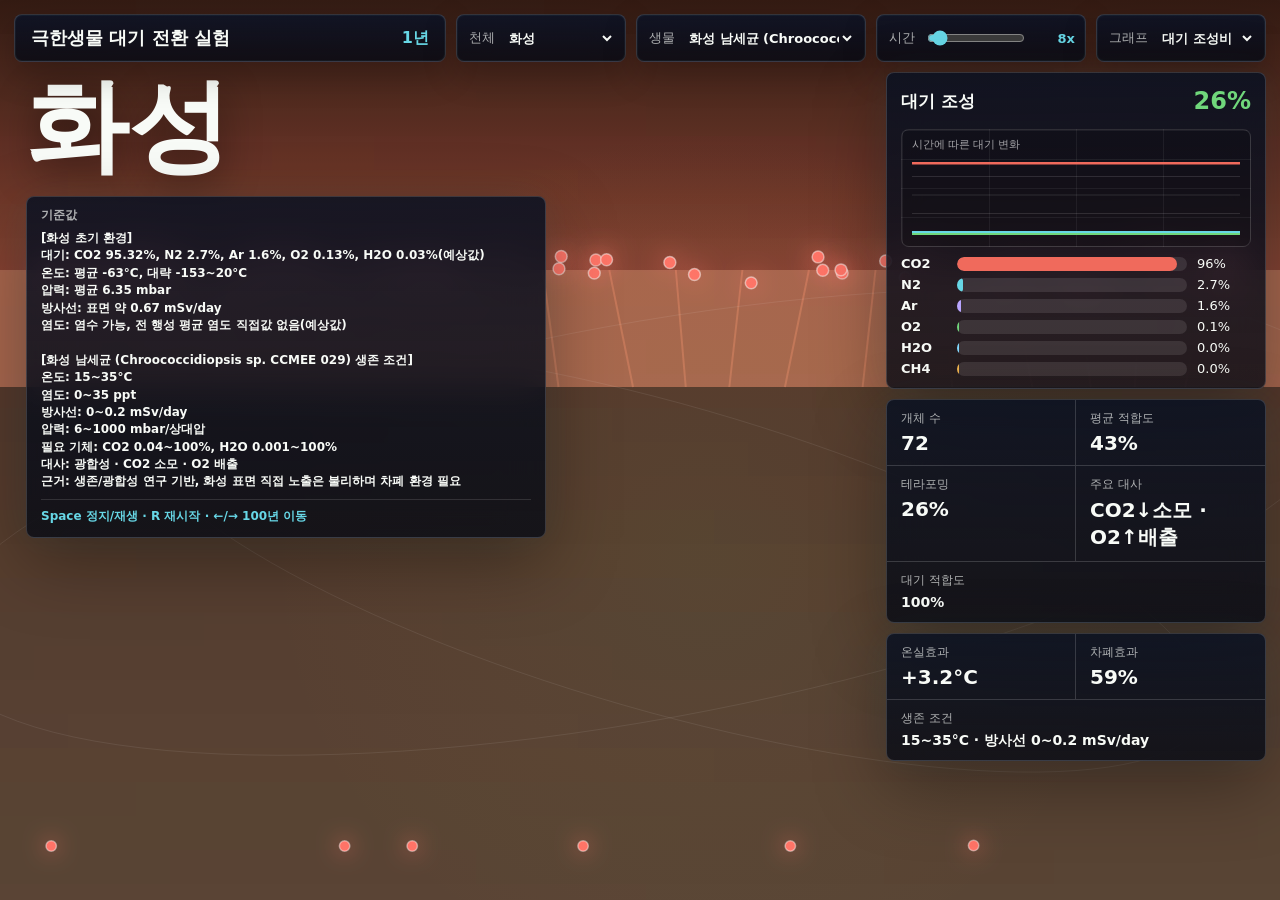
==== evolution.html @ e4105915 "Replace placeholder biology with sourced species model" ====
<!doctype html>
<html lang="ko">
  <head>
    <meta charset="UTF-8" />
    <meta name="viewport" content="width=device-width, initial-scale=1.0" />
    <title>극한생물 대기 전환 시뮬레이터</title>
    <link rel="stylesheet" href="styles.css?v=science-rebuild-11" />
  </head>
  <body>
    <main class="app">
      <header class="topbar">
        <div class="brand">
          <strong>극한생물 대기 전환 실험</strong>
          <span id="clock">0년</span>
        </div>
        <label class="select-control">
          천체
          <select id="worldSelect"></select>
        </label>
        <label class="select-control">
          생물
          <select id="organismSelect"></select>
        </label>
        <label class="speed-control">
          시간
          <input id="speedRange" type="range" min="0" max="120" value="8" />
          <strong id="speedLabel">8x</strong>
        </label>
        <label class="select-control">
          그래프
          <select id="graphSelect">
            <option value="gas">대기 조성비</option>
            <option value="temp">온도</option>
            <option value="rad">방사선</option>
          </select>
        </label>
      </header>

      <section class="stage" id="stage" aria-label="천체 환경 시뮬레이션">
        <canvas id="field"></canvas>
        <div class="world-name">
          <h1 id="worldName"></h1>
        </div>
        <section class="panel criteria-panel stage-criteria">
          <div class="criteria-title">기준값</div>
          <pre id="criteriaText"></pre>
          <div class="key-hint">Space 정지/재생 · R 재시작 · ←/→ 100년 이동</div>
        </section>
      </section>

      <aside class="hud">
        <section class="panel atmosphere">
          <div class="panel-title">
            <h2>대기 조성</h2>
            <strong id="habitability">0%</strong>
          </div>
          <canvas id="gasChart" aria-label="대기 조성 변화 그래프"></canvas>
          <div id="gasBars" class="gas-bars"></div>
        </section>
        <section class="panel stats">
          <div>
            <span>개체 수</span>
            <strong id="population">0</strong>
          </div>
          <div>
            <span>평균 적합도</span>
            <strong id="fitness">0%</strong>
          </div>
          <div>
            <span>테라포밍</span>
            <strong id="terraform">0%</strong>
          </div>
          <div>
            <span>주요 대사</span>
            <strong id="metabolism">-</strong>
          </div>
          <div>
            <span>대기 적합도</span>
            <strong id="gasFitness">0%</strong>
          </div>
        </section>
        <section class="panel env-readout">
          <div>
            <span>온실효과</span>
            <strong id="greenhouse">+0°C</strong>
          </div>
          <div>
            <span>차폐효과</span>
            <strong id="shielding">0%</strong>
          </div>
          <div>
            <span>생존 조건</span>
            <strong id="conditionRange">-</strong>
          </div>
        </section>
      </aside>
    </main>
    <script src="app.js?v=science-rebuild-11"></script>
  </body>
</html>
---- styles.css ----
:root {
  --bg: #020611;
  --panel: rgba(5, 10, 22, .76);
  --panel-strong: rgba(247, 250, 246, .92);
  --line: rgba(255, 255, 255, .16);
  --text: #f8fbf7;
  --muted: rgba(248, 251, 247, .68);
  --dark: #111712;
  --green: #70d77b;
  --cyan: #67d7e6;
  --amber: #f0b44d;
  --red: #f06a5c;
  font-family: "Segoe UI", "Malgun Gothic", system-ui, sans-serif;
}

* { box-sizing: border-box; }

body {
  margin: 0;
  min-height: 100vh;
  overflow: hidden;
  color: var(--text);
  background:
    radial-gradient(circle at 18% 14%, rgba(103, 215, 230, .16), transparent 24%),
    radial-gradient(circle at 80% 4%, rgba(112, 215, 123, .1), transparent 19%),
    linear-gradient(180deg, #020611 0%, #081222 48%, #020611 100%);
}

button, select {
  font: inherit;
}

.app {
  position: relative;
  min-height: 100vh;
  padding: 14px;
}

.app::before {
  content: "";
  position: fixed;
  inset: 0;
  pointer-events: none;
  background-image:
    radial-gradient(circle, rgba(255,255,255,.72) 0 1px, transparent 1.5px),
    radial-gradient(circle, rgba(103,215,230,.55) 0 1px, transparent 1.5px);
  background-size: 120px 120px, 190px 190px;
  background-position: 12px 18px, 80px 64px;
  opacity: .24;
  z-index: 1;
}

.topbar {
  position: relative;
  z-index: 5;
  display: grid;
  grid-template-columns: 1fr 170px 230px 210px 170px;
  gap: 10px;
  align-items: center;
}

.brand, .topbar label, .topbar button {
  min-height: 48px;
  border: 1px solid var(--line);
  border-radius: 8px;
  background: linear-gradient(180deg, rgba(12, 19, 38, .88), rgba(3, 8, 19, .78));
  backdrop-filter: blur(18px);
  box-shadow: inset 0 0 0 1px rgba(103, 215, 230, .05), 0 12px 34px rgba(0, 0, 0, .24);
}

.brand {
  display: flex;
  align-items: center;
  justify-content: space-between;
  padding: 0 16px;
}

.brand strong {
  font-size: 18px;
}

.brand span {
  color: var(--cyan);
  font-weight: 800;
}

.topbar label {
  display: grid;
  grid-template-columns: auto 1fr;
  gap: 10px;
  align-items: center;
  padding: 0 10px 0 12px;
  color: var(--muted);
  font-size: 13px;
}

.speed-control {
  grid-template-columns: auto 1fr 42px !important;
}

.speed-control strong {
  color: var(--cyan);
  text-align: right;
}

input[type="range"] {
  width: 100%;
  accent-color: var(--cyan);
}

select {
  min-width: 0;
  border: 0;
  outline: 0;
  color: var(--text);
  background: transparent;
  font-weight: 800;
}

select option {
  color: #111;
}

.topbar button {
  border-color: rgba(112, 215, 123, .45);
  color: var(--text);
  cursor: pointer;
}

.topbar button.paused {
  border-color: rgba(240, 180, 77, .62);
  color: var(--amber);
}

.stage {
  position: absolute;
  inset: 0;
  overflow: hidden;
  z-index: 2;
}

canvas {
  display: block;
  width: 100%;
  height: 100%;
}

.world-name {
  position: absolute;
  left: 26px;
  top: 82px;
  z-index: 3;
  max-width: 560px;
  pointer-events: none;
}

.world-name h1 {
  margin: 0;
  font-size: clamp(46px, 8vw, 112px);
  line-height: .86;
  letter-spacing: 0;
  text-shadow: 0 10px 40px rgba(0, 0, 0, .48);
}

.world-name p {
  width: fit-content;
  max-width: 460px;
  margin: 18px 0 0;
  padding: 10px 12px;
  border: 1px solid var(--line);
  border-radius: 8px;
  color: var(--text);
  background: rgba(0, 0, 0, .35);
  line-height: 1.45;
}

.stage-criteria {
  position: absolute;
  left: 26px;
  top: 196px;
  z-index: 8;
  width: min(520px, calc(100vw - 440px));
  pointer-events: none;
}

.hud {
  position: absolute;
  z-index: 6;
  right: 14px;
  top: 72px;
  width: min(380px, calc(100vw - 28px));
  display: grid;
  gap: 10px;
}

.panel {
  border: 1px solid var(--line);
  border-radius: 8px;
  background: linear-gradient(180deg, rgba(9, 17, 34, .86), rgba(3, 8, 19, .78));
  backdrop-filter: blur(18px);
  box-shadow: 0 24px 70px rgba(0, 0, 0, .34), 0 0 38px rgba(103, 215, 230, .06);
}

.panel-title {
  display: flex;
  align-items: center;
  justify-content: space-between;
  padding: 14px 14px 4px;
}

.panel-title h2 {
  margin: 0;
  font-size: 17px;
}

.panel-title strong {
  color: var(--green);
  font-size: 24px;
}

.gas-bars {
  display: grid;
  gap: 6px;
  padding: 9px 14px 12px;
}

#gasChart {
  width: calc(100% - 28px);
  height: 118px;
  margin: 10px 14px 0;
  border: 1px solid rgba(255, 255, 255, .12);
  border-radius: 8px;
  background:
    linear-gradient(rgba(255,255,255,.06) 1px, transparent 1px),
    linear-gradient(90deg, rgba(255,255,255,.06) 1px, transparent 1px),
    rgba(0, 0, 0, .18);
  background-size: 100% 25%, 25% 100%, auto;
}

.gas-row {
  display: grid;
  grid-template-columns: 46px 1fr 54px;
  gap: 10px;
  align-items: center;
  font-size: 13px;
}

.gas-track {
  height: 14px;
  border-radius: 99px;
  background: rgba(255, 255, 255, .1);
  overflow: hidden;
}

.gas-fill {
  height: 100%;
  width: 0;
  border-radius: inherit;
  transition: width .35s linear;
}

.stats, .env-readout {
  display: grid;
  grid-template-columns: 1fr 1fr;
}

.stats div, .env-readout div {
  min-height: 56px;
  padding: 10px 14px;
  border-top: 1px solid var(--line);
}

.stats div:nth-child(-n+2), .env-readout div:first-child, .env-readout div:nth-child(2) {
  border-top: 0;
}

.stats div:nth-child(odd), .env-readout div:nth-child(odd) {
  border-right: 1px solid var(--line);
}

.stats div:nth-child(5) {
  grid-column: 1 / -1;
  border-right: 0;
}

.env-readout div:last-child {
  grid-column: 1 / -1;
  border-right: 0;
}

.stats span, .env-readout span {
  display: block;
  color: var(--muted);
  font-size: 12px;
}

.stats strong, .env-readout strong {
  display: block;
  margin-top: 4px;
  font-size: 20px;
}

.stats div:last-child strong, .env-readout div:last-child strong {
  font-size: 14px;
  line-height: 1.35;
}

.criteria-panel {
  padding: 10px 14px 12px;
}

.criteria-title {
  color: var(--muted);
  font-size: 12px;
  font-weight: 800;
  margin-bottom: 6px;
}

#criteriaText {
  margin: 0;
  white-space: pre-wrap;
  color: var(--text);
  font: 700 12px/1.45 "Segoe UI", "Malgun Gothic", system-ui, sans-serif;
}

.key-hint {
  margin-top: 8px;
  padding-top: 8px;
  border-top: 1px solid rgba(255, 255, 255, .12);
  color: var(--cyan);
  font-size: 12px;
  font-weight: 800;
}

@media (max-width: 900px) {
  body {
    overflow: auto;
  }

  .app {
    min-height: 980px;
  }

  .topbar {
    grid-template-columns: 1fr 1fr;
  }

  .brand {
    grid-column: 1 / -1;
  }

  .speed-control {
    grid-column: 1 / -1;
  }

  .hud {
    left: 14px;
    right: 14px;
    top: auto;
    bottom: 18px;
    width: auto;
  }

  .world-name {
    top: 248px;
  }

  .world-name h1 {
    font-size: 38px;
    line-height: .9;
  }

  .world-name p {
    max-width: calc(100vw - 52px);
  }

  .stage-criteria {
    left: 14px;
    top: 322px;
    width: calc(100vw - 28px);
  }

}
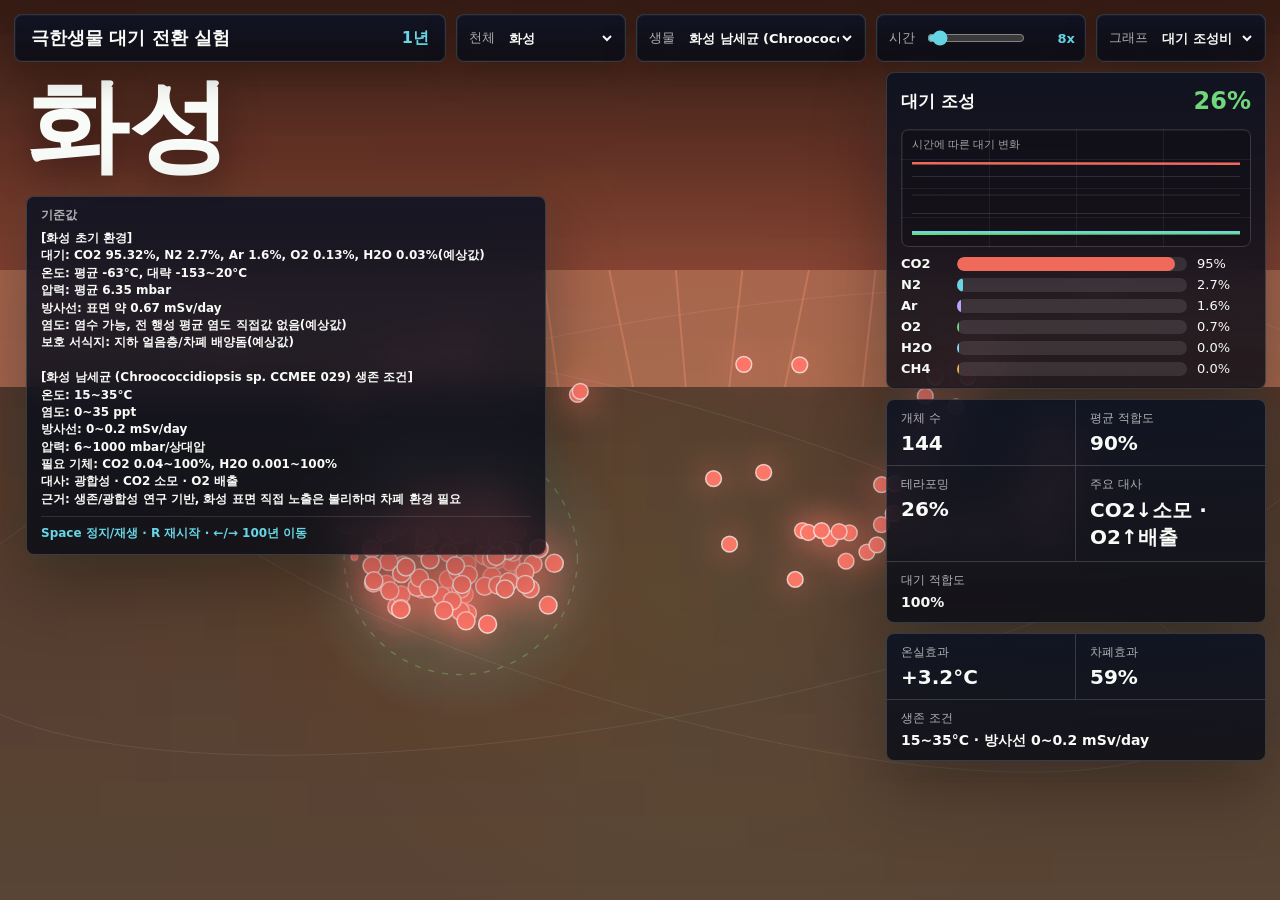
==== commit 3956d46b: "Add protected habitat migration model" ====
--- a/evolution.html
+++ b/evolution.html
@@ -4,7 +4,7 @@
     <meta charset="UTF-8" />
     <meta name="viewport" content="width=device-width, initial-scale=1.0" />
     <title>극한생물 대기 전환 시뮬레이터</title>
-    <link rel="stylesheet" href="styles.css?v=science-rebuild-11" />
+    <link rel="stylesheet" href="styles.css?v=refuge-migration-12" />
   </head>
   <body>
     <main class="app">
@@ -95,6 +95,6 @@
         </section>
       </aside>
     </main>
-    <script src="app.js?v=science-rebuild-11"></script>
+    <script src="app.js?v=refuge-migration-12"></script>
   </body>
 </html>
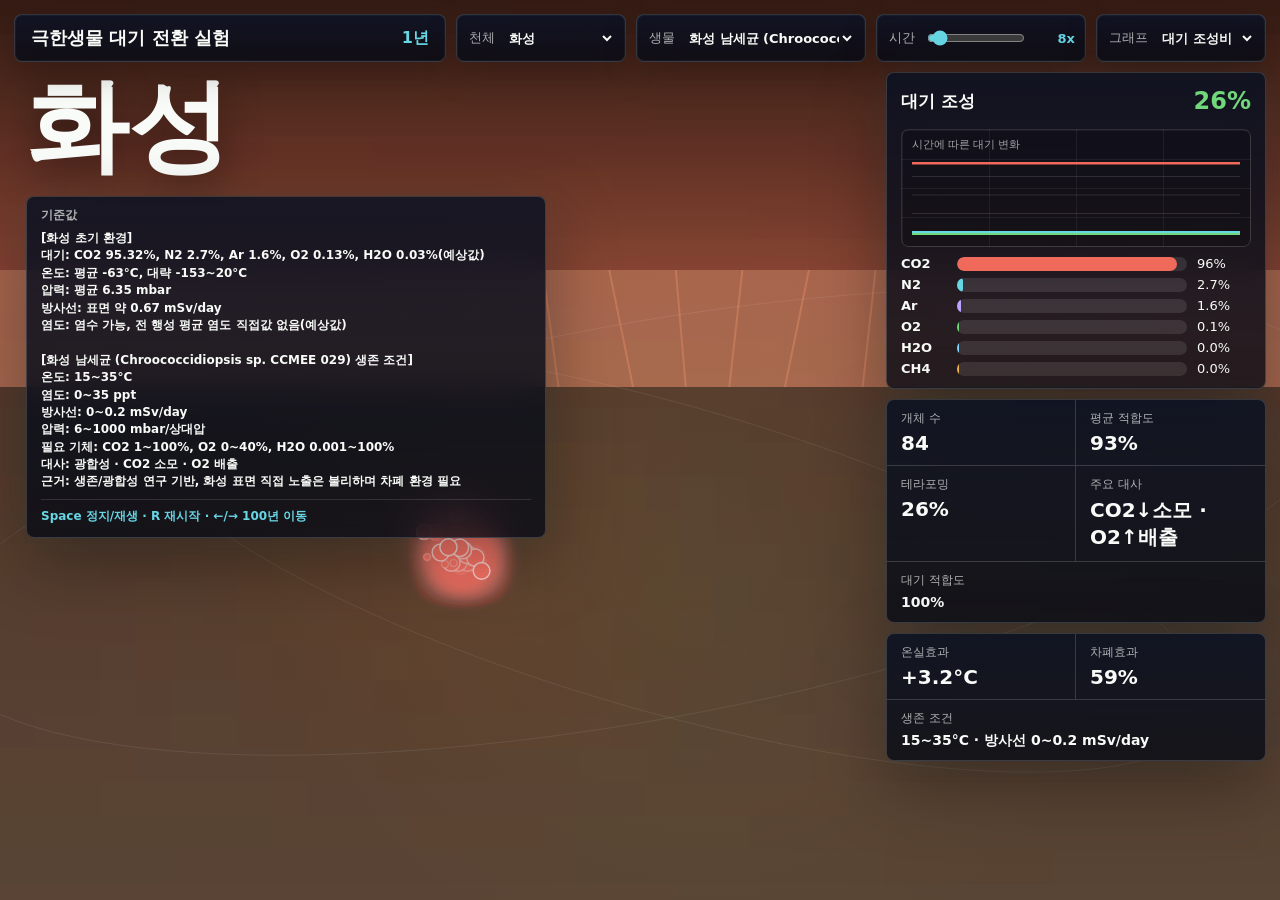
==== commit 86d567f7: "Hide refuge overlay and slow atmosphere model" ====
--- a/evolution.html
+++ b/evolution.html
@@ -4,7 +4,7 @@
     <meta charset="UTF-8" />
     <meta name="viewport" content="width=device-width, initial-scale=1.0" />
     <title>극한생물 대기 전환 시뮬레이터</title>
-    <link rel="stylesheet" href="styles.css?v=refuge-migration-12" />
+    <link rel="stylesheet" href="styles.css?v=hidden-refuge-15" />
   </head>
   <body>
     <main class="app">
@@ -95,6 +95,6 @@
         </section>
       </aside>
     </main>
-    <script src="app.js?v=refuge-migration-12"></script>
+    <script src="app.js?v=hidden-refuge-15"></script>
   </body>
 </html>
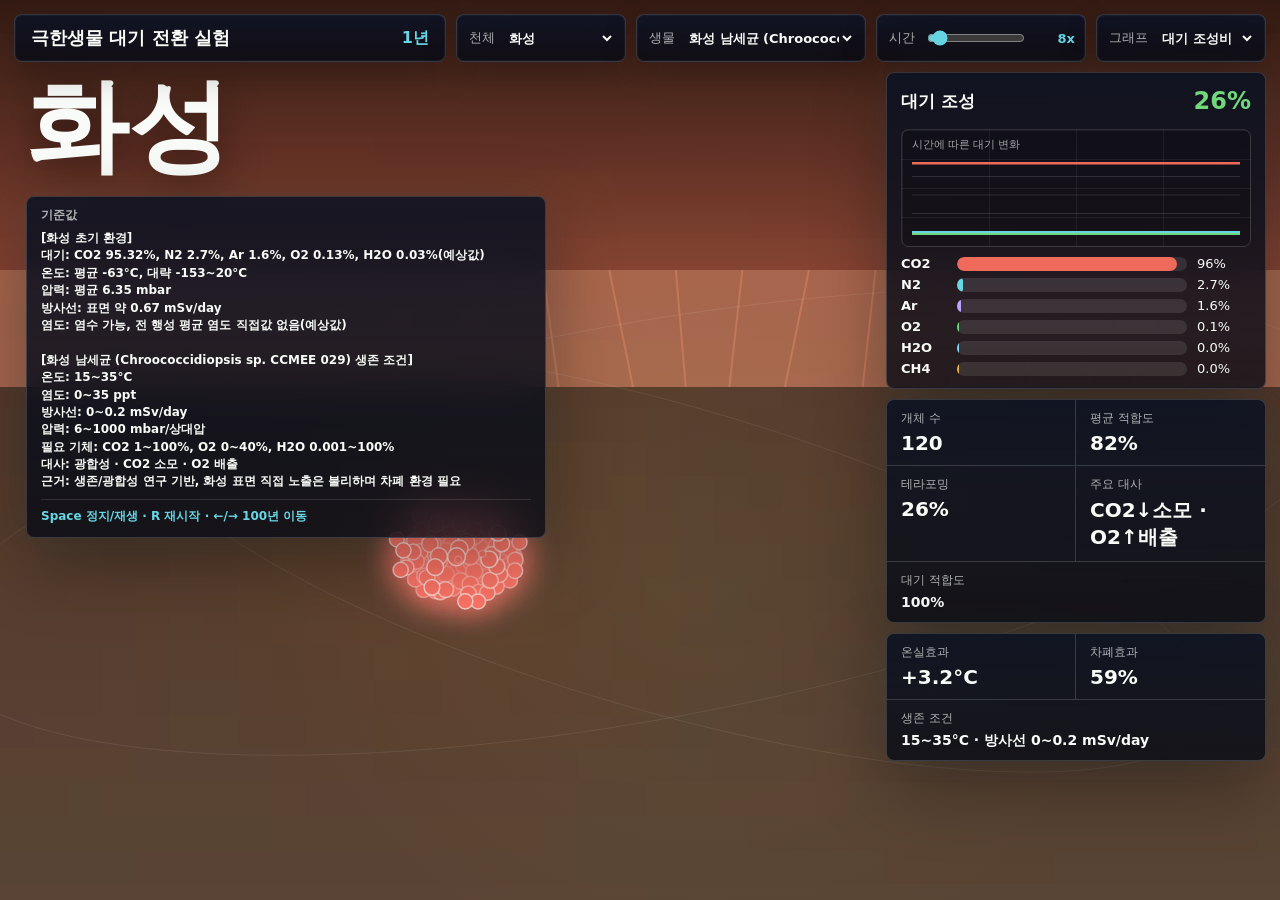
==== commit 43d8cfa6: "Slightly spread organism movement" ====
--- a/evolution.html
+++ b/evolution.html
@@ -4,7 +4,7 @@
     <meta charset="UTF-8" />
     <meta name="viewport" content="width=device-width, initial-scale=1.0" />
     <title>극한생물 대기 전환 시뮬레이터</title>
-    <link rel="stylesheet" href="styles.css?v=hidden-refuge-15" />
+    <link rel="stylesheet" href="styles.css?v=spread-agents-16" />
   </head>
   <body>
     <main class="app">
@@ -95,6 +95,6 @@
         </section>
       </aside>
     </main>
-    <script src="app.js?v=hidden-refuge-15"></script>
+    <script src="app.js?v=spread-agents-16"></script>
   </body>
 </html>
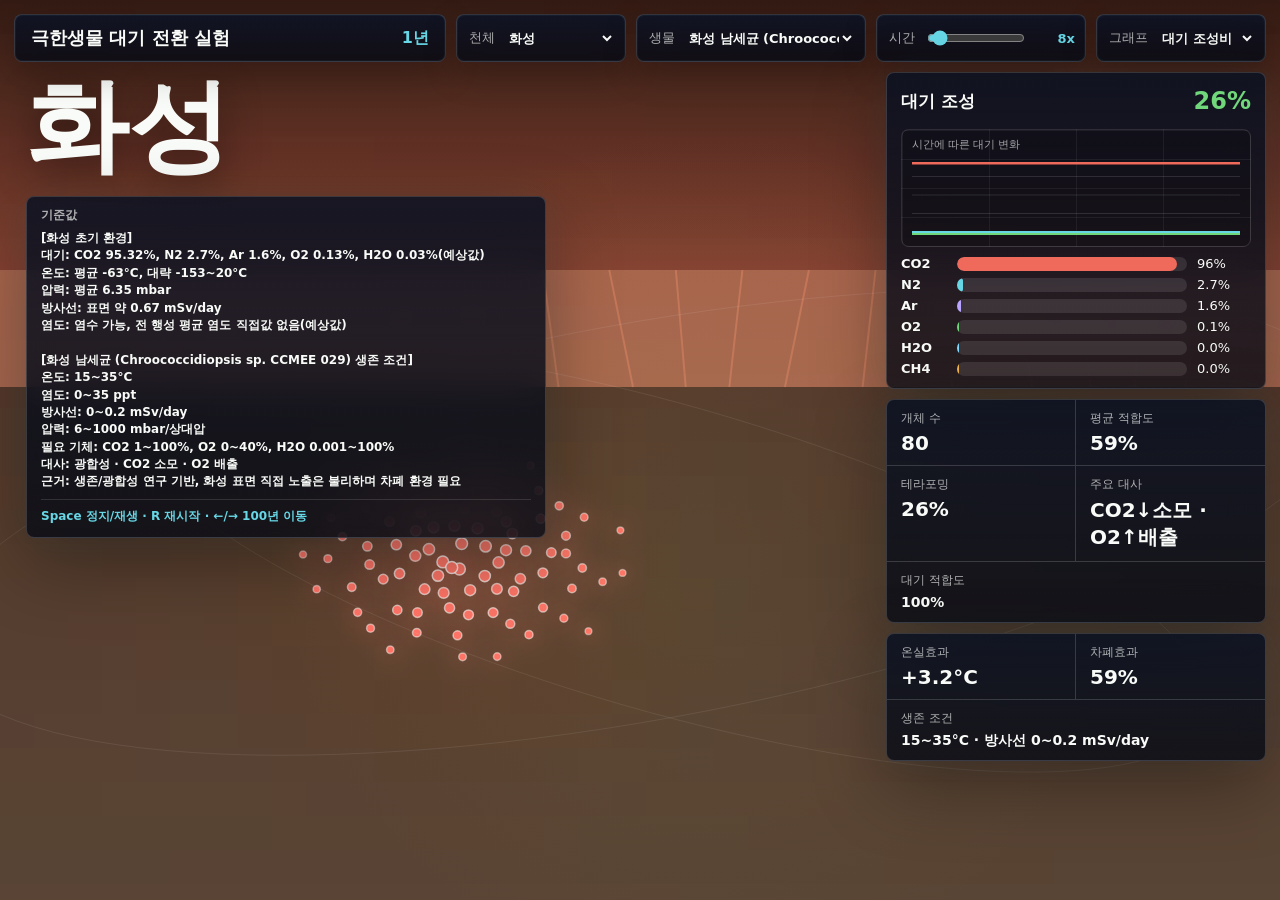
==== commit b2c43334: "Spread organism display more widely" ====
--- a/evolution.html
+++ b/evolution.html
@@ -4,7 +4,7 @@
     <meta charset="UTF-8" />
     <meta name="viewport" content="width=device-width, initial-scale=1.0" />
     <title>극한생물 대기 전환 시뮬레이터</title>
-    <link rel="stylesheet" href="styles.css?v=spread-agents-16" />
+    <link rel="stylesheet" href="styles.css?v=wide-agents-17" />
   </head>
   <body>
     <main class="app">
@@ -95,6 +95,6 @@
         </section>
       </aside>
     </main>
-    <script src="app.js?v=spread-agents-16"></script>
+    <script src="app.js?v=wide-agents-17"></script>
   </body>
 </html>
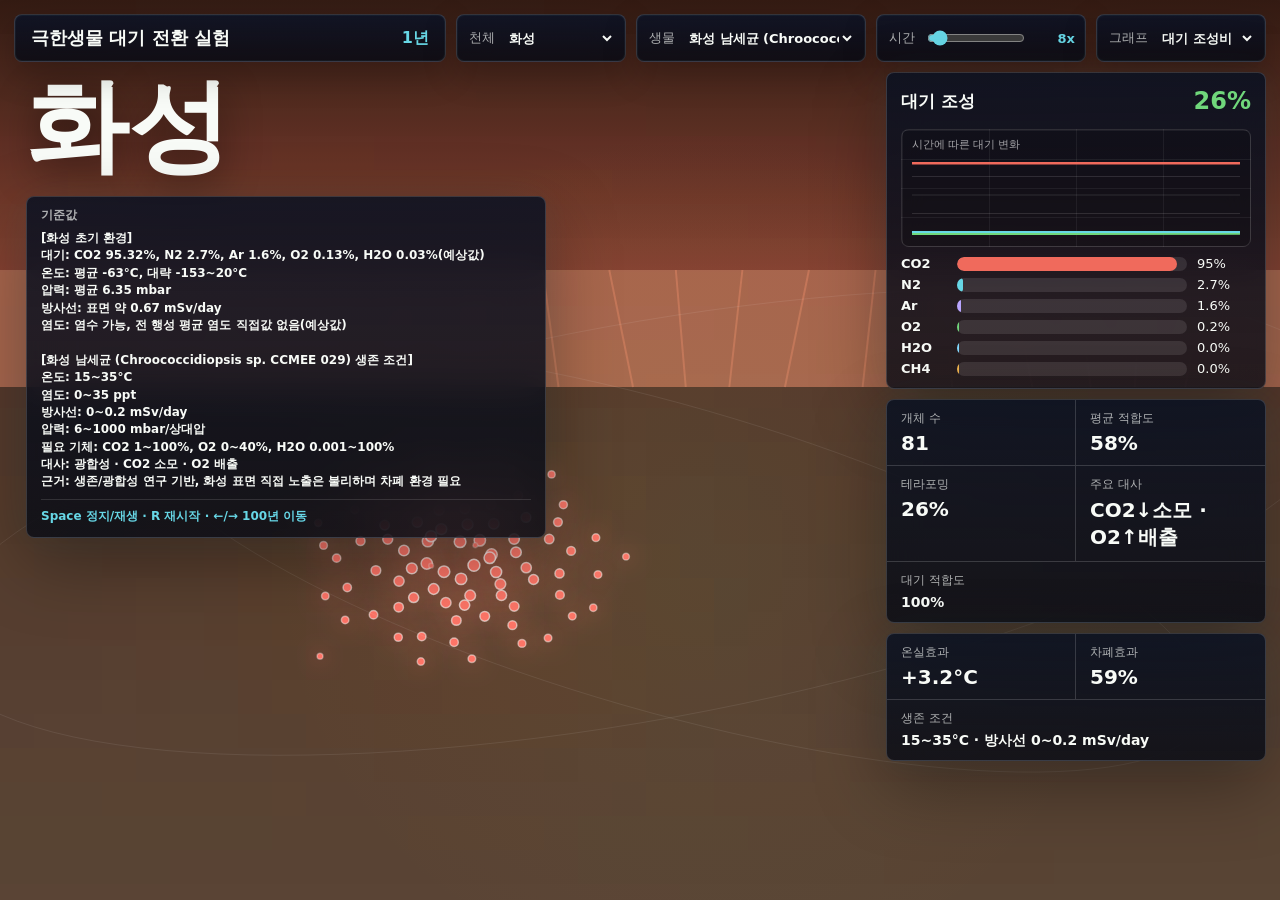
==== commit b38d19c9: "Restore fast terraforming atmosphere change" ====
--- a/evolution.html
+++ b/evolution.html
@@ -4,7 +4,7 @@
     <meta charset="UTF-8" />
     <meta name="viewport" content="width=device-width, initial-scale=1.0" />
     <title>극한생물 대기 전환 시뮬레이터</title>
-    <link rel="stylesheet" href="styles.css?v=wide-agents-17" />
+    <link rel="stylesheet" href="styles.css?v=fast-terraform-18" />
   </head>
   <body>
     <main class="app">
@@ -95,6 +95,6 @@
         </section>
       </aside>
     </main>
-    <script src="app.js?v=wide-agents-17"></script>
+    <script src="app.js?v=fast-terraform-18"></script>
   </body>
 </html>
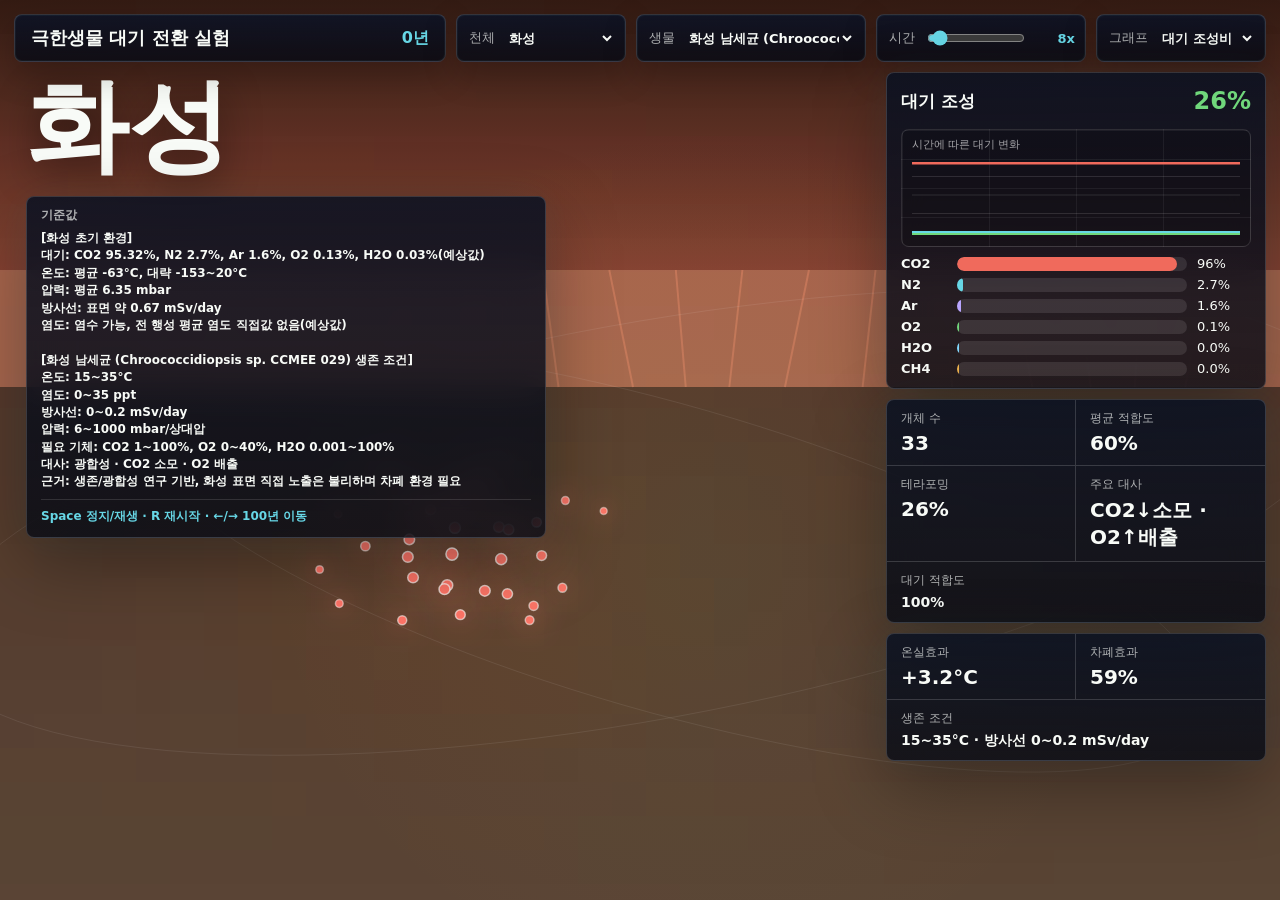
==== commit 2cf2a5b1: "Add gradual habitat gathering behavior" ====
--- a/evolution.html
+++ b/evolution.html
@@ -4,7 +4,7 @@
     <meta charset="UTF-8" />
     <meta name="viewport" content="width=device-width, initial-scale=1.0" />
     <title>극한생물 대기 전환 시뮬레이터</title>
-    <link rel="stylesheet" href="styles.css?v=fast-terraform-18" />
+    <link rel="stylesheet" href="styles.css?v=gradual-gather-19" />
   </head>
   <body>
     <main class="app">
@@ -95,6 +95,6 @@
         </section>
       </aside>
     </main>
-    <script src="app.js?v=fast-terraform-18"></script>
+    <script src="app.js?v=gradual-gather-19"></script>
   </body>
 </html>
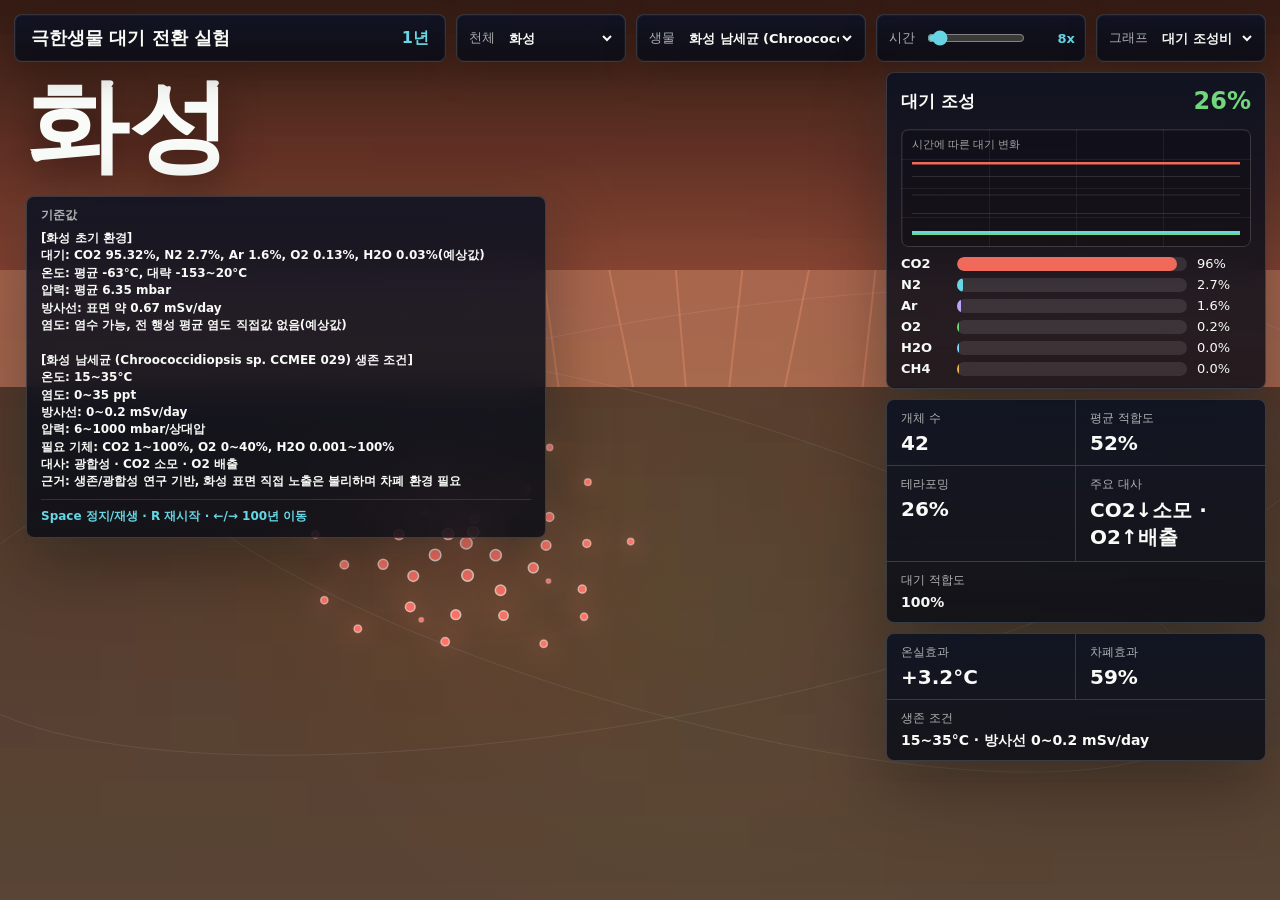
==== commit 74dcc558: "Make organism gathering more visible" ====
--- a/evolution.html
+++ b/evolution.html
@@ -4,7 +4,7 @@
     <meta charset="UTF-8" />
     <meta name="viewport" content="width=device-width, initial-scale=1.0" />
     <title>극한생물 대기 전환 시뮬레이터</title>
-    <link rel="stylesheet" href="styles.css?v=gradual-gather-19" />
+    <link rel="stylesheet" href="styles.css?v=clear-gather-20" />
   </head>
   <body>
     <main class="app">
@@ -95,6 +95,6 @@
         </section>
       </aside>
     </main>
-    <script src="app.js?v=gradual-gather-19"></script>
+    <script src="app.js?v=clear-gather-20"></script>
   </body>
 </html>
